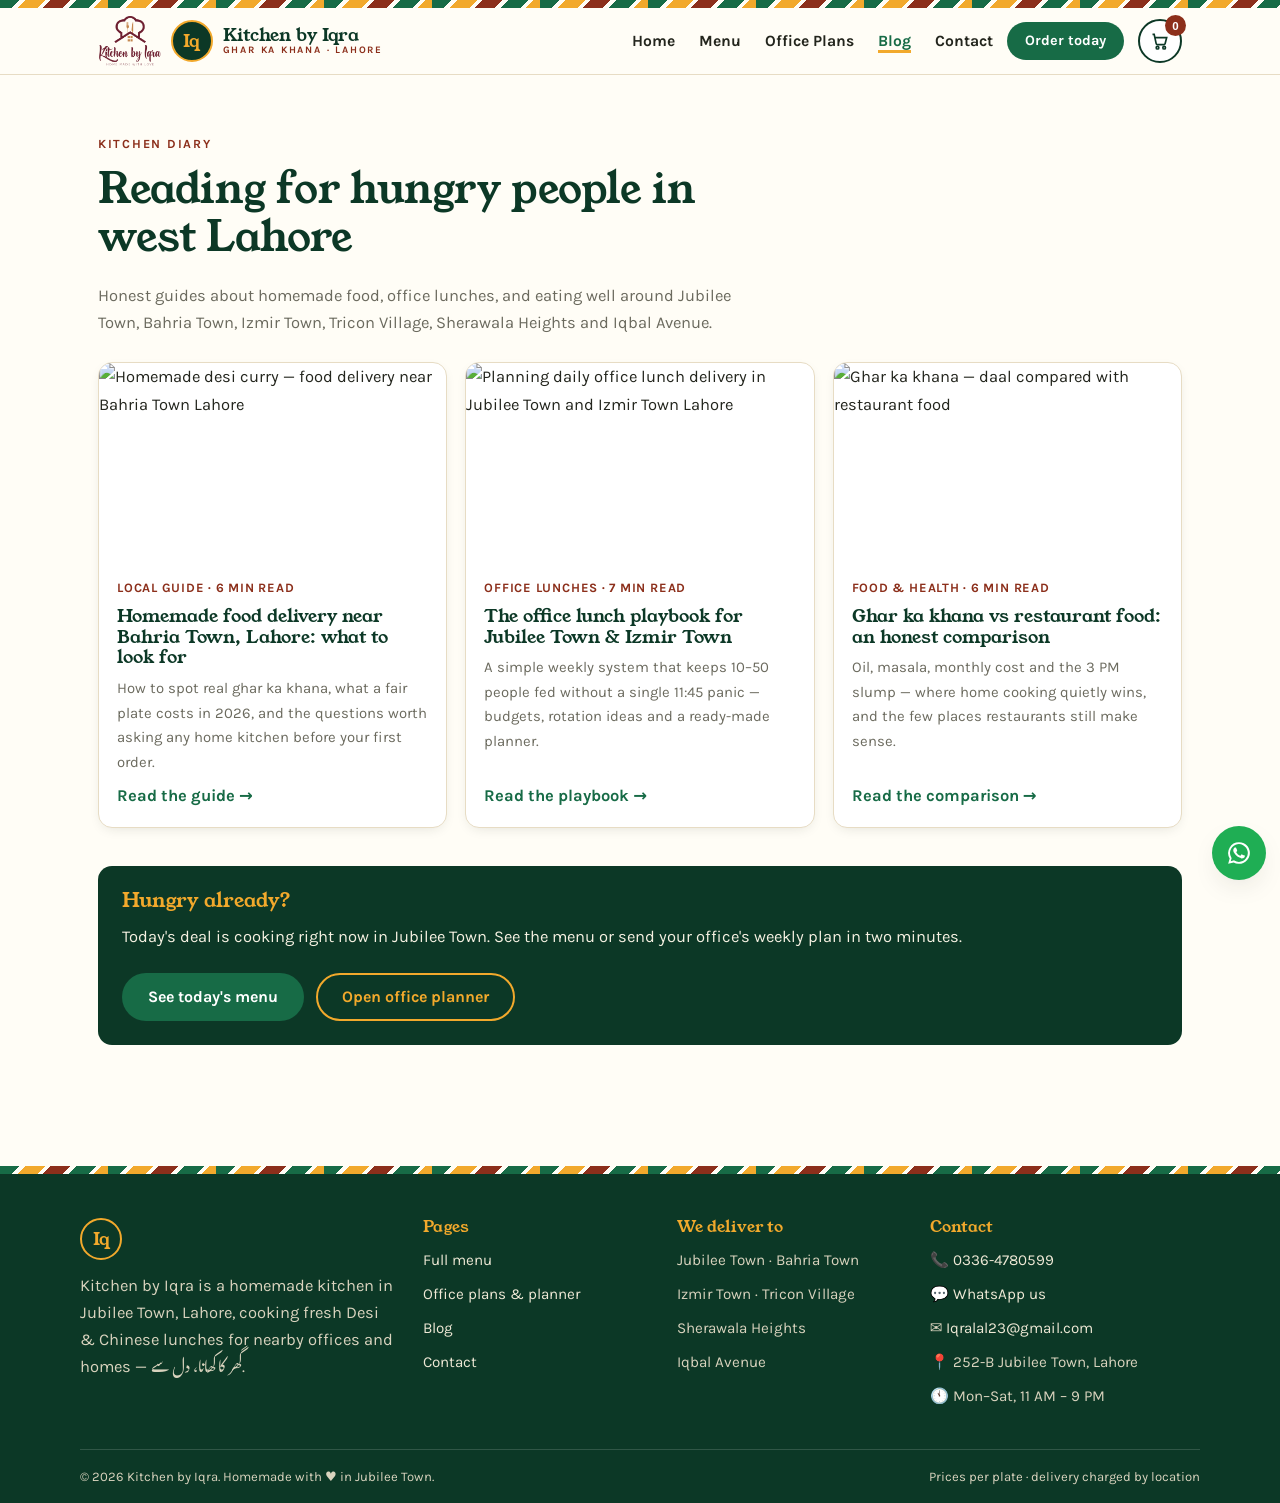
==== blog.html @ 06a0ca39 "Switch image CDN from weserv to Photon (i0.wp.com) weserv refused automated requests, so its deliver" ====
<!DOCTYPE html>
<!-- ============================================================
     KITCHEN BY IQRA — Blog index
     ✏️ Before launch: replace GTM-XXXXXXX and the domain
     https://www.kitchenbyiqra.com (see README.md).
     Add new posts as files inside the /blog folder and link
     them here (copy an existing post as a template).
     ============================================================ -->
<html lang="en">
<head>
  <meta charset="UTF-8">
  <meta name="viewport" content="width=device-width, initial-scale=1.0">

  <title>Blog — Homemade Food, Office Lunch Ideas &amp; Local Guides for West Lahore | Kitchen by Iqra</title>
  <meta name="description" content="Guides on homemade food delivery near Bahria Town, office lunch planning in Jubilee Town & Izmir Town, and why ghar ka khana beats restaurant food — from a real home kitchen in Lahore.">
  <link rel="canonical" href="https://www.kitchenbyiqra.com/blog">

  <meta name="geo.region" content="PK-PB">
  <meta name="geo.placename" content="Jubilee Town, Lahore">

  <meta property="og:type" content="website">
  <meta property="og:title" content="Kitchen by Iqra — Blog">
  <meta property="og:description" content="Homemade food guides for west Lahore: Bahria Town, Jubilee Town, Izmir Town and around.">
  <meta property="og:url" content="https://www.kitchenbyiqra.com/blog">
  <meta property="og:image" content="https://images.unsplash.com/photo-1547592180-85f173990554?auto=format&fit=crop&w=1200&q=70">
  <meta name="twitter:card" content="summary_large_image">

  <!-- Phone home-screen icon (uses your real logo once images/logo.png exists) -->
  <link rel="apple-touch-icon" href="images/logo.png">
  <!-- Brand favicon: chef-hat + utensils + roof, matching the Kitchen by Iqra logo -->
  <link rel="icon" href="data:image/svg+xml,<svg xmlns='http://www.w3.org/2000/svg' viewBox='0 0 100 100'><rect width='100' height='100' rx='20' fill='%23fdfbf4'/><g fill='%237a1f2b'><circle cx='38' cy='31' r='13'/><circle cx='62' cy='31' r='13'/><circle cx='50' cy='25' r='15'/><rect x='33' y='35' width='34' height='17' rx='3'/></g><g fill='%23c8924a'><rect x='43.5' y='27' width='2.6' height='19' rx='1'/><rect x='42' y='25' width='1.6' height='8'/><rect x='45.2' y='25' width='1.6' height='8'/><rect x='54' y='25' width='3.4' height='21' rx='1.5'/></g><path d='M30 55 L50 69 L70 55' fill='none' stroke='%237a1f2b' stroke-width='7' stroke-linecap='round' stroke-linejoin='round'/><rect x='46' y='59' width='8' height='8' rx='1' fill='%23c8924a'/></svg>">

  <link rel="preconnect" href="https://fonts.googleapis.com">
  <link rel="preconnect" href="https://fonts.gstatic.com" crossorigin>
  <link href="https://fonts.googleapis.com/css2?family=Young+Serif&family=Karla:wght@400;700;800&family=Gulzar&display=swap" rel="stylesheet">
  <link rel="stylesheet" href="css/style.css?v=4">

  <!-- Google Tag Manager — ✏️ replace GTM-XXXXXXX -->
  <script>(function(w,d,s,l,i){w[l]=w[l]||[];w[l].push({'gtm.start':
  new Date().getTime(),event:'gtm.js'});var f=d.getElementsByTagName(s)[0],
  j=d.createElement(s),dl=l!='dataLayer'?'&l='+l:'';j.async=true;j.src=
  'https://www.googletagmanager.com/gtm.js?id='+i+dl;f.parentNode.insertBefore(j,f);
  })(window,document,'script','dataLayer','GTM-XXXXXXX');</script>
  <!-- End Google Tag Manager -->

  <script type="application/ld+json">
  {
    "@context": "https://schema.org",
    "@type": "Blog",
    "name": "Kitchen by Iqra — Kitchen Diary",
    "url": "https://www.kitchenbyiqra.com/blog",
    "description": "Homemade food guides for west Lahore from Kitchen by Iqra, a home kitchen in Jubilee Town.",
    "publisher": {"@type":"Organization","name":"Kitchen by Iqra"}
  }
  </script>
</head>
<body>
<!-- Google Tag Manager (noscript) -->
<noscript><iframe src="https://www.googletagmanager.com/ns.html?id=GTM-XXXXXXX"
height="0" width="0" style="display:none;visibility:hidden"></iframe></noscript>
<!-- End Google Tag Manager (noscript) -->

<div class="stripe" aria-hidden="true"></div>

<header class="site-header">
  <div class="container nav">
    <a class="brand" href="index.html">
      <img class="brand-logo" src="images/logo.png" alt="Kitchen by Iqra logo"
           onerror="this.style.display='none';this.nextElementSibling.hidden=false">
      <span class="brand-mark" aria-hidden="true" hidden>Iq</span>
      <span class="brand-name">Kitchen by Iqra<small>Ghar ka khana · Lahore</small></span>
    </a>
    <ul class="nav-links">
      <li><a href="index.html">Home</a></li>
      <li><a href="menu.html">Menu</a></li>
      <li><a href="office-deals.html">Office Plans</a></li>
      <li><a href="blog.html" aria-current="page">Blog</a></li>
      <li><a href="contact.html">Contact</a></li>
    </ul>
    <a class="btn btn--primary btn--sm nav-cta" href="menu.html">Order today</a>
    <button class="cart-btn" data-open-cart aria-label="Open cart">
      <svg width="20" height="20" viewBox="0 0 24 24" fill="none" stroke="currentColor" stroke-width="2"><circle cx="9" cy="20" r="1.6"/><circle cx="17" cy="20" r="1.6"/><path d="M3 4h2l2.4 11.2a1.5 1.5 0 0 0 1.5 1.2h7.7a1.5 1.5 0 0 0 1.5-1.2L20 8H6"/></svg>
      <span class="cart-count">0</span>
    </button>
    <button class="hamburger" aria-label="Open menu">
      <svg width="20" height="20" viewBox="0 0 24 24" fill="none" stroke="currentColor" stroke-width="2.4" stroke-linecap="round"><path d="M4 7h16M4 12h16M4 17h16"/></svg>
    </button>
  </div>
</header>

<!-- Mobile popup menu -->
<div class="mobile-menu" id="mobileMenu">
  <nav class="mobile-menu-panel" aria-label="Mobile">
    <div class="stripe" aria-hidden="true"></div>
    <button class="cart-btn mobile-menu-close" data-close-modal aria-label="Close menu">✕</button>
    <a href="index.html">Home</a>
    <a href="menu.html">Menu</a>
    <a href="office-deals.html">Office Plans</a>
    <a href="blog.html">Blog</a>
    <a href="contact.html">Contact</a>
    <a class="btn btn--primary" style="margin-top:14px" href="menu.html">Order today's lunch</a>
  </nav>
</div>

<main>
  <section class="section">
    <div class="container">
      <div class="section-head">
        <span class="eyebrow">Kitchen diary</span>
        <h1 style="font-size:clamp(1.8rem,5vw,2.6rem)">Reading for hungry people in west Lahore</h1>
        <p class="muted">Honest guides about homemade food, office lunches, and eating well around Jubilee Town, Bahria Town, Izmir Town, Tricon Village, Sherawala Heights and Iqbal Avenue.</p>
      </div>

      <div class="grid grid--3">
        <article class="post-card reveal">
          <img src="https://images.unsplash.com/photo-1585937421612-70a008356fbe?auto=format&fit=crop&w=700&q=70" alt="Homemade desi curry — food delivery near Bahria Town Lahore" loading="lazy" onerror="this.onerror=null;this.src='https://placehold.co/700x394/F7EFDE/8C2F1B?text=Local+Guide'">
          <div class="post-card-body">
            <span class="post-meta">Local guide · 6 min read</span>
            <h3><a href="blog/homemade-food-near-bahria-town-lahore.html">Homemade food delivery near Bahria Town, Lahore: what to look for</a></h3>
            <p>How to spot real ghar ka khana, what a fair plate costs in 2026, and the questions worth asking any home kitchen before your first order.</p>
            <a class="read-more" href="blog/homemade-food-near-bahria-town-lahore.html">Read the guide →</a>
          </div>
        </article>

        <article class="post-card reveal">
          <img src="https://images.unsplash.com/photo-1556910103-1c02745aae4d?auto=format&fit=crop&w=700&q=70" alt="Planning daily office lunch delivery in Jubilee Town and Izmir Town Lahore" loading="lazy" onerror="this.onerror=null;this.src='https://placehold.co/700x394/F7EFDE/176B46?text=Office+Lunches'">
          <div class="post-card-body">
            <span class="post-meta">Office lunches · 7 min read</span>
            <h3><a href="blog/office-lunch-delivery-jubilee-town-izmir-town.html">The office lunch playbook for Jubilee Town &amp; Izmir Town</a></h3>
            <p>A simple weekly system that keeps 10–50 people fed without a single 11:45 panic — budgets, rotation ideas and a ready-made planner.</p>
            <a class="read-more" href="blog/office-lunch-delivery-jubilee-town-izmir-town.html">Read the playbook →</a>
          </div>
        </article>

        <article class="post-card reveal">
          <img src="https://images.unsplash.com/photo-1547592180-85f173990554?auto=format&fit=crop&w=700&q=70" alt="Ghar ka khana — daal compared with restaurant food" loading="lazy" onerror="this.onerror=null;this.src='https://placehold.co/700x394/F7EFDE/F2A92C?text=Food+%26+Health'">
          <div class="post-card-body">
            <span class="post-meta">Food &amp; health · 6 min read</span>
            <h3><a href="blog/ghar-ka-khana-vs-restaurant-food.html">Ghar ka khana vs restaurant food: an honest comparison</a></h3>
            <p>Oil, masala, monthly cost and the 3 PM slump — where home cooking quietly wins, and the few places restaurants still make sense.</p>
            <a class="read-more" href="blog/ghar-ka-khana-vs-restaurant-food.html">Read the comparison →</a>
          </div>
        </article>
      </div>

      <div class="post-cta" style="margin-top:38px">
        <h3>Hungry already?</h3>
        <p>Today's deal is cooking right now in Jubilee Town. See the menu or send your office's weekly plan in two minutes.</p>
        <a class="btn btn--primary" href="menu.html">See today's menu</a>
        <a class="btn btn--ghost" style="border-color:#F2A92C;color:#F2A92C;margin-left:8px" href="office-deals.html">Open office planner</a>
      </div>
    </div>
  </section>
</main>

<footer class="site-footer">
  <div class="stripe" aria-hidden="true"></div>
  <div class="container footer-grid">
    <div class="footer-brand">
      <span class="brand-mark" aria-hidden="true">Iq</span>
      <p>Kitchen by Iqra is a homemade kitchen in Jubilee Town, Lahore, cooking fresh Desi &amp; Chinese lunches for nearby offices and homes — <span class="urdu">گھر کا کھانا، دل سے</span>.</p>
    </div>
    <div>
      <h4>Pages</h4>
      <ul>
        <li><a href="menu.html">Full menu</a></li>
        <li><a href="office-deals.html">Office plans &amp; planner</a></li>
        <li><a href="blog.html">Blog</a></li>
        <li><a href="contact.html">Contact</a></li>
      </ul>
    </div>
    <div>
      <h4>We deliver to</h4>
      <ul>
        <li>Jubilee Town · Bahria Town</li>
        <li>Izmir Town · Tricon Village</li>
        <li>Sherawala Heights</li>
        <li>Iqbal Avenue</li>
      </ul>
    </div>
    <div>
      <h4>Contact</h4>
      <ul>
        <li>📞 <a href="tel:+923364780599">0336-4780599</a></li>
        <li>💬 <a href="https://wa.me/923364780599" rel="noopener" target="_blank">WhatsApp us</a></li>
        <li>✉️ <a href="mailto:Iqralal23@gmail.com">Iqralal23@gmail.com</a></li>
        <li>📍 252-B Jubilee Town, Lahore</li>
        <li>🕚 Mon–Sat, 11 AM – 9 PM</li>
      </ul>
    </div>
  </div>
  <div class="container footer-bottom">
    <span>© <span data-year></span> Kitchen by Iqra. Homemade with ♥ in Jubilee Town.</span>
    <span>Prices per plate · delivery charged by location</span>
  </div>
</footer>

<script src="js/menu-data.js?v=4"></script>
<script src="js/main.js?v=4"></script>
</body>
</html>
---- css/style.css ----
/* ============================================================
   KITCHEN BY IQRA — ghar ka khana, Jubilee Town, Lahore
   Design tokens & global stylesheet (mobile-first)
   Palette: rice-white base, coriander green, marigold,
   dried-chili maroon. Signature: the "dastarkhwan stripe".
   ============================================================ */

:root{
  --chawal:#FFFDF6;        /* rice white — page background */
  --atta:#F7EFDE;          /* wheat — alt sections, soft cards */
  --patta:#176B46;         /* coriander green — primary actions */
  --patta-dark:#0F5536;
  --gehra:#0C3826;         /* deep green — footer, strong headings */
  --masala:#8C2F1B;        /* dried-chili maroon — prices, deal */
  --genda:#F2A92C;         /* marigold — highlights, stars */
  --ink:#23251D;
  --muted:#6B6A5E;
  --line:#E7DCC4;
  --white:#FFFFFF;
  --wa:#1FAE54;            /* WhatsApp action green */

  --ff-display:"Young Serif", Georgia, serif;
  --ff-body:"Karla", "Segoe UI", system-ui, sans-serif;
  --ff-urdu:"Gulzar","Noto Nastaliq Urdu",serif;

  --radius:14px;
  --radius-sm:9px;
  --shadow:0 10px 30px -12px rgba(35,37,29,.22);
  --shadow-soft:0 4px 14px -6px rgba(35,37,29,.18);
  --maxw:1120px;

  /* The dastarkhwan stripe — woven tablecloth edge, used at seams */
  --stripe:repeating-linear-gradient(135deg,
      #176B46 0 14px, #FFFDF6 14px 18px,
      #F2A92C 18px 32px, #FFFDF6 32px 36px,
      #8C2F1B 36px 50px, #FFFDF6 50px 54px);
}

*,*::before,*::after{box-sizing:border-box}
html{scroll-behavior:smooth}
body{
  margin:0;
  font-family:var(--ff-body);
  font-size:16.5px;
  line-height:1.65;
  color:var(--ink);
  background:var(--chawal);
  -webkit-font-smoothing:antialiased;
}
img{max-width:100%;display:block}
a{color:var(--patta)}
a:hover{color:var(--patta-dark)}
h1,h2,h3,h4{font-family:var(--ff-display);font-weight:400;line-height:1.16;color:var(--gehra);margin:0 0 .5em}
h1{font-size:clamp(2rem,6.5vw,3.3rem);letter-spacing:-.01em}
h2{font-size:clamp(1.5rem,4.5vw,2.2rem)}
h3{font-size:1.22rem}
p{margin:.4em 0 1em}
.urdu{font-family:var(--ff-urdu);direction:rtl;unicode-bidi:isolate}
.muted{color:var(--muted)}
.container{max-width:var(--maxw);margin:0 auto;padding:0 18px}
.section{padding:54px 0}
.section--atta{background:var(--atta)}
.section-head{max-width:640px;margin-bottom:26px}
.eyebrow{
  display:inline-block;font-size:.78rem;font-weight:700;letter-spacing:.14em;
  text-transform:uppercase;color:var(--masala);margin-bottom:10px;
}
.stripe{height:8px;background:var(--stripe);background-size:108px 108px}
.stripe--thin{height:5px}

:focus-visible{outline:3px solid var(--genda);outline-offset:2px;border-radius:4px}

/* ---------- Buttons ---------- */
.btn{
  display:inline-flex;align-items:center;justify-content:center;gap:.55em;
  font-family:var(--ff-body);font-weight:700;font-size:1rem;
  padding:.8em 1.5em;border-radius:999px;border:2px solid transparent;
  cursor:pointer;text-decoration:none;line-height:1.2;
  transition:transform .12s ease,background .15s ease,color .15s ease,border-color .15s ease;
}
.btn:active{transform:scale(.97)}
.btn--primary{background:var(--patta);color:#fff}
.btn--primary:hover{background:var(--patta-dark);color:#fff}
.btn--ghost{background:transparent;color:var(--gehra);border-color:var(--gehra)}
.btn--ghost:hover{background:var(--gehra);color:#fff}
.btn--wa{background:var(--wa);color:#fff}
.btn--wa:hover{background:#188F45;color:#fff}
.btn--masala{background:var(--masala);color:#fff}
.btn--masala:hover{background:#702313;color:#fff}
.btn--sm{font-size:.9rem;padding:.55em 1.1em}
.btn--block{width:100%}
.btn svg{flex:0 0 auto}

/* ---------- Header / nav ---------- */
.site-header{
  position:sticky;top:0;z-index:60;background:rgba(255,253,246,.94);
  backdrop-filter:blur(8px);border-bottom:1px solid var(--line);
}
.nav{display:flex;align-items:center;gap:14px;min-height:66px}
.brand{display:flex;align-items:center;gap:10px;text-decoration:none;margin-right:auto}
.brand-mark{
  width:42px;height:42px;border-radius:50%;background:var(--gehra);color:var(--genda);
  display:grid;place-items:center;font-family:var(--ff-display);font-size:1.15rem;
  border:2px solid var(--genda);
}
.brand-logo{height:50px;width:auto;max-width:190px;object-fit:contain;display:block}
.brand-name{font-family:var(--ff-display);color:var(--gehra);font-size:1.12rem;line-height:1.05}
.brand-name small{display:block;font-family:var(--ff-body);font-weight:700;font-size:.62rem;
  letter-spacing:.18em;text-transform:uppercase;color:var(--masala)}
.nav-links{display:none;align-items:center;gap:24px;list-style:none;margin:0;padding:0}
.nav-links a{font-weight:700;text-decoration:none;color:var(--ink);font-size:.98rem}
.nav-links a:hover,.nav-links a[aria-current="page"]{color:var(--patta)}
.nav-links a[aria-current="page"]{border-bottom:3px solid var(--genda)}
.nav-cta{display:none}
.cart-btn{
  position:relative;display:grid;place-items:center;width:44px;height:44px;border-radius:50%;
  border:2px solid var(--gehra);background:#fff;cursor:pointer;color:var(--gehra);
}
.cart-btn:hover{background:var(--atta)}
.cart-count{
  position:absolute;top:-6px;right:-6px;min-width:21px;height:21px;border-radius:999px;
  background:var(--masala);color:#fff;font-size:.72rem;font-weight:700;
  display:grid;place-items:center;padding:0 5px;
}
.hamburger{
  display:grid;place-items:center;width:44px;height:44px;border-radius:50%;
  border:2px solid var(--gehra);background:#fff;cursor:pointer;color:var(--gehra);
}
@media(min-width:880px){
  .nav-links{display:flex}
  .nav-cta{display:inline-flex}
  .hamburger{display:none}
}

/* Mobile popup menu */
.mobile-menu{
  position:fixed;inset:0;z-index:90;background:rgba(12,56,38,.45);
  opacity:0;pointer-events:none;transition:opacity .2s ease;
}
.mobile-menu.open{opacity:1;pointer-events:auto}
.mobile-menu-panel{
  position:absolute;top:0;right:0;height:100%;width:min(330px,86vw);
  background:var(--chawal);box-shadow:var(--shadow);padding:20px;
  transform:translateX(100%);transition:transform .25s ease;
  display:flex;flex-direction:column;gap:6px;overflow-y:auto;
}
.mobile-menu.open .mobile-menu-panel{transform:none}
.mobile-menu-panel .stripe{margin:-20px -20px 14px;border-radius:0}
.mobile-menu-panel a{
  display:block;padding:13px 10px;font-weight:700;font-size:1.08rem;
  text-decoration:none;color:var(--ink);border-bottom:1px dashed var(--line);
}
.mobile-menu-panel a:hover{color:var(--patta)}
.mobile-menu-close{align-self:flex-end;margin-bottom:6px}

/* ---------- Hero ---------- */
.hero{position:relative;overflow:hidden;background:
  radial-gradient(620px 320px at 92% -10%,rgba(242,169,44,.18),transparent 60%),var(--chawal)}
.hero-grid{display:grid;gap:34px;padding:46px 0 56px;align-items:center}
.hero-urdu{
  font-family:var(--ff-urdu);font-size:clamp(1.5rem,5vw,2.2rem);color:var(--masala);
  display:block;margin-bottom:10px;
}
.hero p.lede{font-size:1.12rem;max-width:34em}
.hero-ctas{display:flex;flex-wrap:wrap;gap:12px;margin:20px 0 18px}
.hero-points{list-style:none;display:flex;flex-wrap:wrap;gap:8px 18px;margin:0;padding:0;font-size:.93rem;font-weight:700;color:var(--gehra)}
.hero-points li::before{content:"✺ ";color:var(--genda)}
/* the thali — plate on a dastarkhwan placemat */
.thali{position:relative;justify-self:center;width:min(420px,88vw)}
.thali-mat{
  position:absolute;inset:auto -6% 6% -6%;height:58%;border-radius:18px;
  background:var(--stripe);background-size:108px 108px;opacity:.92;
  transform:rotate(-1.4deg);box-shadow:var(--shadow);
}
.thali-plate{
  position:relative;width:100%;aspect-ratio:1;border-radius:50%;overflow:hidden;
  border:10px solid #fff;outline:3px solid var(--genda);box-shadow:var(--shadow);
  background:var(--atta);
}
.thali-plate img{width:100%;height:100%;object-fit:cover}
/* Cross-fading hero plate: each image shows ~3s then fades to the next */
.thali-rotator{position:relative}
.thali-rotator img{position:absolute;inset:0;opacity:0;animation:thaliFade 12s infinite}
.thali-rotator img:nth-child(1){animation-delay:0s}
.thali-rotator img:nth-child(2){animation-delay:3s}
.thali-rotator img:nth-child(3){animation-delay:6s}
.thali-rotator img:nth-child(4){animation-delay:9s}
@keyframes thaliFade{
  0%{opacity:0}
  4%{opacity:1}
  25%{opacity:1}
  29%{opacity:0}
  100%{opacity:0}
}
@media(prefers-reduced-motion:reduce){
  .thali-rotator img{animation:none;opacity:0}
  .thali-rotator img:nth-child(1){opacity:1}
}
.thali-steam{position:absolute;top:-26px;left:50%;width:120px;height:70px;transform:translateX(-50%);pointer-events:none}
.thali-steam span{
  position:absolute;bottom:0;width:14px;height:54px;border-radius:50%;
  background:radial-gradient(closest-side,rgba(255,255,255,.95),rgba(255,255,255,0));
  filter:blur(4px);opacity:0;animation:steam 3.4s ease-in-out infinite;
}
.thali-steam span:nth-child(1){left:28px}
.thali-steam span:nth-child(2){left:54px;animation-delay:1.1s}
.thali-steam span:nth-child(3){left:80px;animation-delay:2.2s}
@keyframes steam{
  0%{transform:translateY(14px) scaleX(1);opacity:0}
  30%{opacity:.85}
  100%{transform:translateY(-44px) scaleX(1.7);opacity:0}
}
.thali-chip{
  position:absolute;background:#fff;border:2px solid var(--gehra);border-radius:999px;
  font-size:.82rem;font-weight:700;padding:.45em .95em;box-shadow:var(--shadow-soft);white-space:nowrap;
}
.thali-chip--a{top:8%;left:-4%}
.thali-chip--b{bottom:16%;right:-5%;background:var(--genda);border-color:var(--genda);color:var(--gehra)}
@media(min-width:880px){
  .hero-grid{grid-template-columns:1.08fr .92fr;padding:64px 0 72px}
}

/* ---------- Deal of the day ---------- */
.deal-card{
  display:grid;gap:0;background:#fff;border-radius:var(--radius);overflow:hidden;
  box-shadow:var(--shadow);border:1px solid var(--line);
}
.deal-media{position:relative;min-height:210px}
.deal-media img{position:absolute;inset:0;width:100%;height:100%;object-fit:cover}
.deal-ribbon{
  position:absolute;top:14px;left:-8px;background:var(--masala);color:#fff;font-weight:700;
  font-size:.82rem;letter-spacing:.08em;text-transform:uppercase;padding:.45em 1em .45em 1.2em;
  border-radius:0 999px 999px 0;box-shadow:var(--shadow-soft);
}
.deal-body{padding:22px;display:flex;flex-direction:column;gap:8px}
.deal-body .stripe{border-radius:4px;margin-bottom:6px}
.deal-day{font-weight:700;color:var(--patta);font-size:.9rem;letter-spacing:.1em;text-transform:uppercase}
.deal-price{font-family:var(--ff-display);font-size:1.9rem;color:var(--masala)}
.deal-price s{color:var(--muted);font-size:1.05rem;font-family:var(--ff-body);margin-left:.4em}
.deal-actions{display:flex;flex-wrap:wrap;gap:10px;margin-top:6px}
@media(min-width:760px){.deal-card{grid-template-columns:1fr 1.1fr}.deal-media{min-height:100%}}

/* ---------- Generic cards / grids ---------- */
.grid{display:grid;gap:18px}
.grid--3{grid-template-columns:1fr}
.grid--4{grid-template-columns:1fr 1fr}
@media(min-width:680px){.grid--3{grid-template-columns:repeat(3,1fr)}}
@media(min-width:880px){.grid--4{grid-template-columns:repeat(4,1fr)}}
.why-card{background:#fff;border:1px solid var(--line);border-radius:var(--radius);padding:22px;box-shadow:var(--shadow-soft)}
.why-card .why-ico{
  width:50px;height:50px;border-radius:14px;background:var(--atta);display:grid;place-items:center;
  font-size:1.4rem;margin-bottom:12px;border:1px solid var(--line);
}
.why-card h3{margin-bottom:.3em}
.why-card p{margin:0;color:var(--muted);font-size:.97rem}

/* ---------- Dish cards ---------- */
.dish-card{
  background:#fff;border:1px solid var(--line);border-radius:var(--radius);overflow:hidden;
  display:flex;flex-direction:column;box-shadow:var(--shadow-soft);
  transition:transform .15s ease,box-shadow .15s ease;
}
.dish-card:hover{transform:translateY(-3px);box-shadow:var(--shadow)}
.dish-media{position:relative;aspect-ratio:4/3;background:var(--atta);cursor:pointer;border:0;padding:0;width:100%}
.dish-media img{width:100%;height:100%;object-fit:cover;position:absolute;inset:0}
.dish-tag{
  position:absolute;top:10px;left:10px;background:rgba(12,56,38,.88);color:#fff;
  font-size:.72rem;font-weight:700;letter-spacing:.06em;padding:.3em .8em;border-radius:999px;
}
.dish-tag--veg{background:var(--patta)}
.dish-body{padding:14px 16px 16px;display:flex;flex-direction:column;gap:6px;flex:1}
.dish-name{display:flex;justify-content:space-between;gap:10px;align-items:baseline}
.dish-name h3{font-size:1.06rem;margin:0}
.dish-urdu{font-family:var(--ff-urdu);color:var(--muted);font-size:1rem;white-space:nowrap}
.dish-desc{font-size:.9rem;color:var(--muted);margin:0;flex:1}
.dish-foot{display:flex;align-items:center;justify-content:space-between;gap:10px;margin-top:8px}
.price-tag{
  position:relative;background:var(--masala);color:#fff;font-weight:700;font-size:.95rem;
  padding:.34em .8em .34em 1em;border-radius:6px 999px 999px 6px;
}
.price-tag::before{
  content:"";position:absolute;left:-7px;top:50%;transform:translateY(-50%);
  border:7px solid transparent;border-right-color:var(--masala);border-left:0;
}
.price-tag small{font-weight:400;opacity:.85;font-size:.74rem}
.add-btn{
  display:inline-flex;align-items:center;gap:.4em;background:var(--patta);color:#fff;border:0;
  font-weight:700;font-size:.92rem;padding:.55em 1.05em;border-radius:999px;cursor:pointer;
  transition:background .15s ease,transform .12s ease;
}
.add-btn:hover{background:var(--patta-dark)}
.add-btn:active{transform:scale(.95)}

/* category chips (menu page) */
.chips{
  display:flex;gap:9px;overflow-x:auto;padding:8px 2px 14px;scrollbar-width:none;
  position:sticky;top:66px;background:var(--chawal);z-index:40;
}
.chips::-webkit-scrollbar{display:none}
.chip{
  flex:0 0 auto;border:2px solid var(--gehra);background:#fff;color:var(--gehra);
  font-weight:700;font-size:.9rem;padding:.5em 1.1em;border-radius:999px;cursor:pointer;
}
.chip.active{background:var(--gehra);color:var(--genda)}
.menu-search{
  width:100%;padding:.85em 1.1em;border-radius:999px;border:2px solid var(--line);
  font:inherit;background:#fff;margin-bottom:6px;
}
.menu-cat-title{display:flex;align-items:center;gap:14px;margin:34px 0 16px}
.menu-cat-title h2{margin:0;font-size:1.45rem}
.menu-cat-title::after{content:"";flex:1;height:5px;background:var(--stripe);background-size:108px 108px;border-radius:4px;opacity:.85}

/* ---------- Quick-view modal & checkout modal ---------- */
.modal{
  position:fixed;inset:0;z-index:100;display:grid;place-items:center;padding:16px;
  background:rgba(12,56,38,.5);opacity:0;pointer-events:none;transition:opacity .18s ease;
}
.modal.open{opacity:1;pointer-events:auto}
.modal-card{
  width:min(560px,100%);max-height:88vh;overflow-y:auto;background:var(--chawal);
  border-radius:var(--radius);box-shadow:var(--shadow);
  transform:translateY(14px);transition:transform .18s ease;
}
.modal.open .modal-card{transform:none}
.modal-media{aspect-ratio:16/9;background:var(--atta)}
.modal-media img{width:100%;height:100%;object-fit:cover}
.modal-body{padding:20px 22px 24px}
.modal-close{
  position:absolute;top:14px;right:14px;width:42px;height:42px;border-radius:50%;border:0;
  background:#fff;color:var(--gehra);font-size:1.2rem;cursor:pointer;box-shadow:var(--shadow-soft);z-index:2;
}
.qty-row{display:flex;align-items:center;gap:14px;margin:14px 0}
.qty{display:inline-flex;align-items:center;border:2px solid var(--gehra);border-radius:999px;overflow:hidden}
.qty button{width:40px;height:40px;border:0;background:#fff;font-size:1.2rem;font-weight:700;cursor:pointer;color:var(--gehra)}
.qty button:hover{background:var(--atta)}
.qty span{min-width:38px;text-align:center;font-weight:700}

/* ---------- Cart drawer ---------- */
.drawer{
  position:fixed;inset:0;z-index:95;background:rgba(12,56,38,.45);
  opacity:0;pointer-events:none;transition:opacity .2s ease;
}
.drawer.open{opacity:1;pointer-events:auto}
.drawer-panel{
  position:absolute;top:0;right:0;height:100%;width:min(420px,94vw);background:var(--chawal);
  display:flex;flex-direction:column;transform:translateX(100%);transition:transform .25s ease;
  box-shadow:var(--shadow);
}
.drawer.open .drawer-panel{transform:none}
.drawer-head{display:flex;align-items:center;justify-content:space-between;padding:16px 18px;border-bottom:1px solid var(--line)}
.drawer-head h3{margin:0}
.drawer-items{flex:1;overflow-y:auto;padding:10px 18px}
.cart-empty{text-align:center;color:var(--muted);padding:46px 10px}
.cart-empty .big{font-size:2.6rem;display:block;margin-bottom:8px}
.cart-line{display:flex;gap:12px;padding:12px 0;border-bottom:1px dashed var(--line)}
.cart-line img{width:62px;height:62px;border-radius:10px;object-fit:cover;flex:0 0 auto}
.cart-line-info{flex:1;min-width:0}
.cart-line-info strong{display:block;font-size:.96rem}
.cart-line-info .muted{font-size:.83rem}
.cart-line-qty{display:flex;align-items:center;gap:8px;margin-top:6px}
.cart-line-qty button{
  width:28px;height:28px;border-radius:50%;border:1.6px solid var(--gehra);background:#fff;
  font-weight:700;cursor:pointer;color:var(--gehra);line-height:1;
}
.cart-line-price{font-weight:700;color:var(--masala);white-space:nowrap}
.cart-remove{border:0;background:none;color:var(--muted);font-size:.78rem;cursor:pointer;text-decoration:underline;padding:0;margin-top:4px}
.drawer-foot{border-top:1px solid var(--line);padding:16px 18px;background:#fff}
.cart-total-row{display:flex;justify-content:space-between;font-weight:700;font-size:1.08rem;margin-bottom:4px}
.cart-note{font-size:.8rem;color:var(--muted);margin:0 0 12px}

/* sticky mobile cart bar */
.cart-bar{
  position:fixed;left:12px;right:12px;bottom:12px;z-index:55;display:none;
  background:var(--gehra);color:#fff;border-radius:999px;box-shadow:var(--shadow);
  padding:13px 20px;font-weight:700;cursor:pointer;border:0;font-size:1rem;
  align-items:center;justify-content:space-between;gap:12px;width:auto;
}
.cart-bar .cart-bar-total{color:var(--genda)}
.cart-bar.show{display:flex}
@media(min-width:880px){.cart-bar.show{display:none}}

/* WhatsApp float */
.wa-float{
  position:fixed;right:14px;bottom:84px;z-index:54;width:54px;height:54px;border-radius:50%;
  background:var(--wa);display:grid;place-items:center;box-shadow:var(--shadow);color:#fff;
}
@media(min-width:880px){.wa-float{bottom:20px}}

/* ---------- Forms ---------- */
.form-grid{display:grid;gap:13px}
.form-grid label{font-weight:700;font-size:.9rem;display:block;margin-bottom:4px;color:var(--gehra)}
.form-grid input,.form-grid select,.form-grid textarea{
  width:100%;padding:.78em 1em;border:2px solid var(--line);border-radius:var(--radius-sm);
  font:inherit;background:#fff;
}
.form-grid input:focus,.form-grid select:focus,.form-grid textarea:focus{border-color:var(--patta);outline:none}
.radio-cards{display:grid;grid-template-columns:1fr 1fr;gap:10px}
.radio-card{position:relative}
.radio-card input{position:absolute;opacity:0;inset:0;cursor:pointer}
.radio-card span{
  display:block;border:2px solid var(--line);border-radius:var(--radius-sm);padding:.7em .9em;
  font-weight:700;font-size:.92rem;text-align:center;background:#fff;
}
.radio-card input:checked + span{border-color:var(--patta);background:#EAF4EE;color:var(--patta-dark)}
.bank-box{
  background:#FFF8EA;border:2px dashed var(--genda);border-radius:var(--radius-sm);
  padding:14px 16px;font-size:.92rem;margin-top:6px;
}
.bank-box strong{color:var(--masala)}

/* ---------- Office planner ---------- */
.planner-wrap{display:grid;gap:22px}
@media(min-width:980px){.planner-wrap{grid-template-columns:1.5fr 1fr;align-items:start}}
.day-card{
  background:#fff;border:1px solid var(--line);border-left:7px solid var(--patta);
  border-radius:var(--radius-sm);padding:14px 16px;margin-bottom:12px;
  display:grid;gap:10px;
}
.day-card.is-off{border-left-color:var(--line);opacity:.6}
.day-card-top{display:flex;align-items:center;justify-content:space-between;gap:10px}
.day-name{font-family:var(--ff-display);font-size:1.05rem;color:var(--gehra)}
.day-toggle{display:inline-flex;align-items:center;gap:7px;font-size:.85rem;font-weight:700;color:var(--muted);cursor:pointer}
.day-fields{display:grid;gap:10px}
@media(min-width:560px){.day-fields{grid-template-columns:1.6fr .9fr}}
.day-fields select,.day-fields input{
  width:100%;padding:.65em .8em;border:2px solid var(--line);border-radius:var(--radius-sm);font:inherit;background:#fff;
}
.day-sub{font-size:.88rem;color:var(--muted)}
.day-sub b{color:var(--masala)}
.plan-summary{
  background:var(--gehra);color:#FBF7EC;border-radius:var(--radius);padding:22px;box-shadow:var(--shadow);
  position:sticky;top:84px;
}
.plan-summary h3{color:var(--genda)}
.plan-summary .stripe{border-radius:4px;margin-bottom:14px}
.plan-lines{list-style:none;margin:0 0 12px;padding:0;font-size:.93rem}
.plan-lines li{display:flex;justify-content:space-between;gap:10px;padding:6px 0;border-bottom:1px dashed rgba(255,255,255,.22)}
.plan-total{display:flex;justify-content:space-between;font-weight:700;font-size:1.15rem;margin:10px 0 4px}
.plan-total b{color:var(--genda)}
.plan-summary .muted{color:#CFC9B4;font-size:.8rem}
.plan-summary .form-grid label{color:#F3ECD9}
.perk-list{list-style:none;margin:0;padding:0}
.perk-list li{padding:10px 0 10px 34px;position:relative;border-bottom:1px dashed var(--line)}
.perk-list li::before{content:"✺";position:absolute;left:6px;color:var(--genda);font-size:1.1rem}

/* ---------- Areas ---------- */
.area-chips{display:flex;flex-wrap:wrap;gap:10px;margin:14px 0 4px}
.area-chip{
  background:#fff;border:2px solid var(--patta);color:var(--patta-dark);font-weight:700;
  padding:.5em 1.1em;border-radius:999px;font-size:.92rem;
}
.map-frame{border:0;width:100%;height:320px;border-radius:var(--radius);box-shadow:var(--shadow-soft)}

/* ---------- Testimonials ---------- */
.tcard{background:#fff;border:1px solid var(--line);border-radius:var(--radius);padding:20px;box-shadow:var(--shadow-soft)}
.tcard .stars{color:var(--genda);letter-spacing:.15em;margin-bottom:8px}
.tcard p{font-size:.97rem;margin:0 0 12px}
.tcard footer{font-weight:700;font-size:.88rem;color:var(--gehra)}
.tcard footer span{display:block;font-weight:400;color:var(--muted);font-size:.8rem}

/* ---------- FAQ ---------- */
.faq details{background:#fff;border:1px solid var(--line);border-radius:var(--radius-sm);margin-bottom:10px;overflow:hidden}
.faq summary{padding:15px 18px;font-weight:700;cursor:pointer;list-style:none;display:flex;justify-content:space-between;gap:12px;color:var(--gehra)}
.faq summary::after{content:"+";color:var(--masala);font-size:1.25rem;font-weight:400}
.faq details[open] summary::after{content:"–"}
.faq .faq-a{padding:0 18px 16px;color:var(--muted)}

/* ---------- Blog ---------- */
.post-card{background:#fff;border:1px solid var(--line);border-radius:var(--radius);overflow:hidden;display:flex;flex-direction:column;box-shadow:var(--shadow-soft)}
.post-card img{aspect-ratio:16/9;object-fit:cover;width:100%}
.post-card-body{padding:18px;display:flex;flex-direction:column;gap:8px;flex:1}
.post-card h3{margin:0;font-size:1.12rem}
.post-card h3 a{text-decoration:none;color:var(--gehra)}
.post-card h3 a:hover{color:var(--patta)}
.post-meta{font-size:.8rem;font-weight:700;color:var(--masala);letter-spacing:.06em;text-transform:uppercase}
.post-card p{margin:0;color:var(--muted);font-size:.93rem;flex:1}
.read-more{font-weight:700;text-decoration:none}
.prose{max-width:720px}
.prose h2{margin-top:1.6em}
.prose img{border-radius:var(--radius);box-shadow:var(--shadow-soft);margin:1.4em 0}
.prose blockquote{
  margin:1.4em 0;padding:14px 20px;border-left:6px solid var(--genda);background:var(--atta);
  border-radius:0 var(--radius-sm) var(--radius-sm) 0;font-style:italic;color:var(--gehra);
}
.post-hero{padding:42px 0 8px}
.breadcrumb{font-size:.84rem;color:var(--muted);margin-bottom:14px}
.breadcrumb a{text-decoration:none}
.post-cta{
  background:var(--gehra);color:#F6F1E2;border-radius:var(--radius);padding:24px;margin:2em 0 1em;
}
.post-cta h3{color:var(--genda)}
.post-cta .btn{margin-top:6px}

/* ---------- Footer ---------- */
.site-footer{background:var(--gehra);color:#D9D3BE;margin-top:50px}
.site-footer .stripe{height:8px}
.footer-grid{display:grid;gap:28px;padding:44px 0 30px}
@media(min-width:780px){.footer-grid{grid-template-columns:1.4fr 1fr 1fr 1.2fr}}
.site-footer h4{color:var(--genda);font-size:1.02rem;margin-bottom:.7em}
.site-footer a{color:#EFE9D6;text-decoration:none}
.site-footer a:hover{color:var(--genda)}
.site-footer ul{list-style:none;margin:0;padding:0}
.site-footer li{margin-bottom:9px;font-size:.95rem}
.footer-brand .brand-mark{margin-bottom:12px}
.footer-bottom{border-top:1px solid rgba(255,255,255,.15);padding:16px 0;font-size:.82rem;display:flex;flex-wrap:wrap;gap:8px;justify-content:space-between}

/* ---------- Toast ---------- */
.toast{
  position:fixed;left:50%;bottom:90px;transform:translateX(-50%) translateY(20px);z-index:120;
  background:var(--gehra);color:#fff;font-weight:700;padding:.8em 1.4em;border-radius:999px;
  box-shadow:var(--shadow);opacity:0;pointer-events:none;transition:all .25s ease;font-size:.95rem;
  max-width:92vw;text-align:center;
}
.toast.show{opacity:1;transform:translateX(-50%)}

/* ---------- Reveal on scroll ---------- */
/* Only hide when JS is present (html.js) AND the OS allows motion — so if
   anything fails, content is fully visible by default rather than blank. */
.reveal{opacity:1;transform:none}
html.js .reveal{opacity:0;transform:translateY(16px);transition:opacity .5s ease,transform .5s ease}
html.js .reveal.in{opacity:1;transform:none}

@media (prefers-reduced-motion:reduce){
  *,*::before,*::after{animation:none!important;transition:none!important;scroll-behavior:auto!important}
  .reveal,html.js .reveal{opacity:1;transform:none}
}
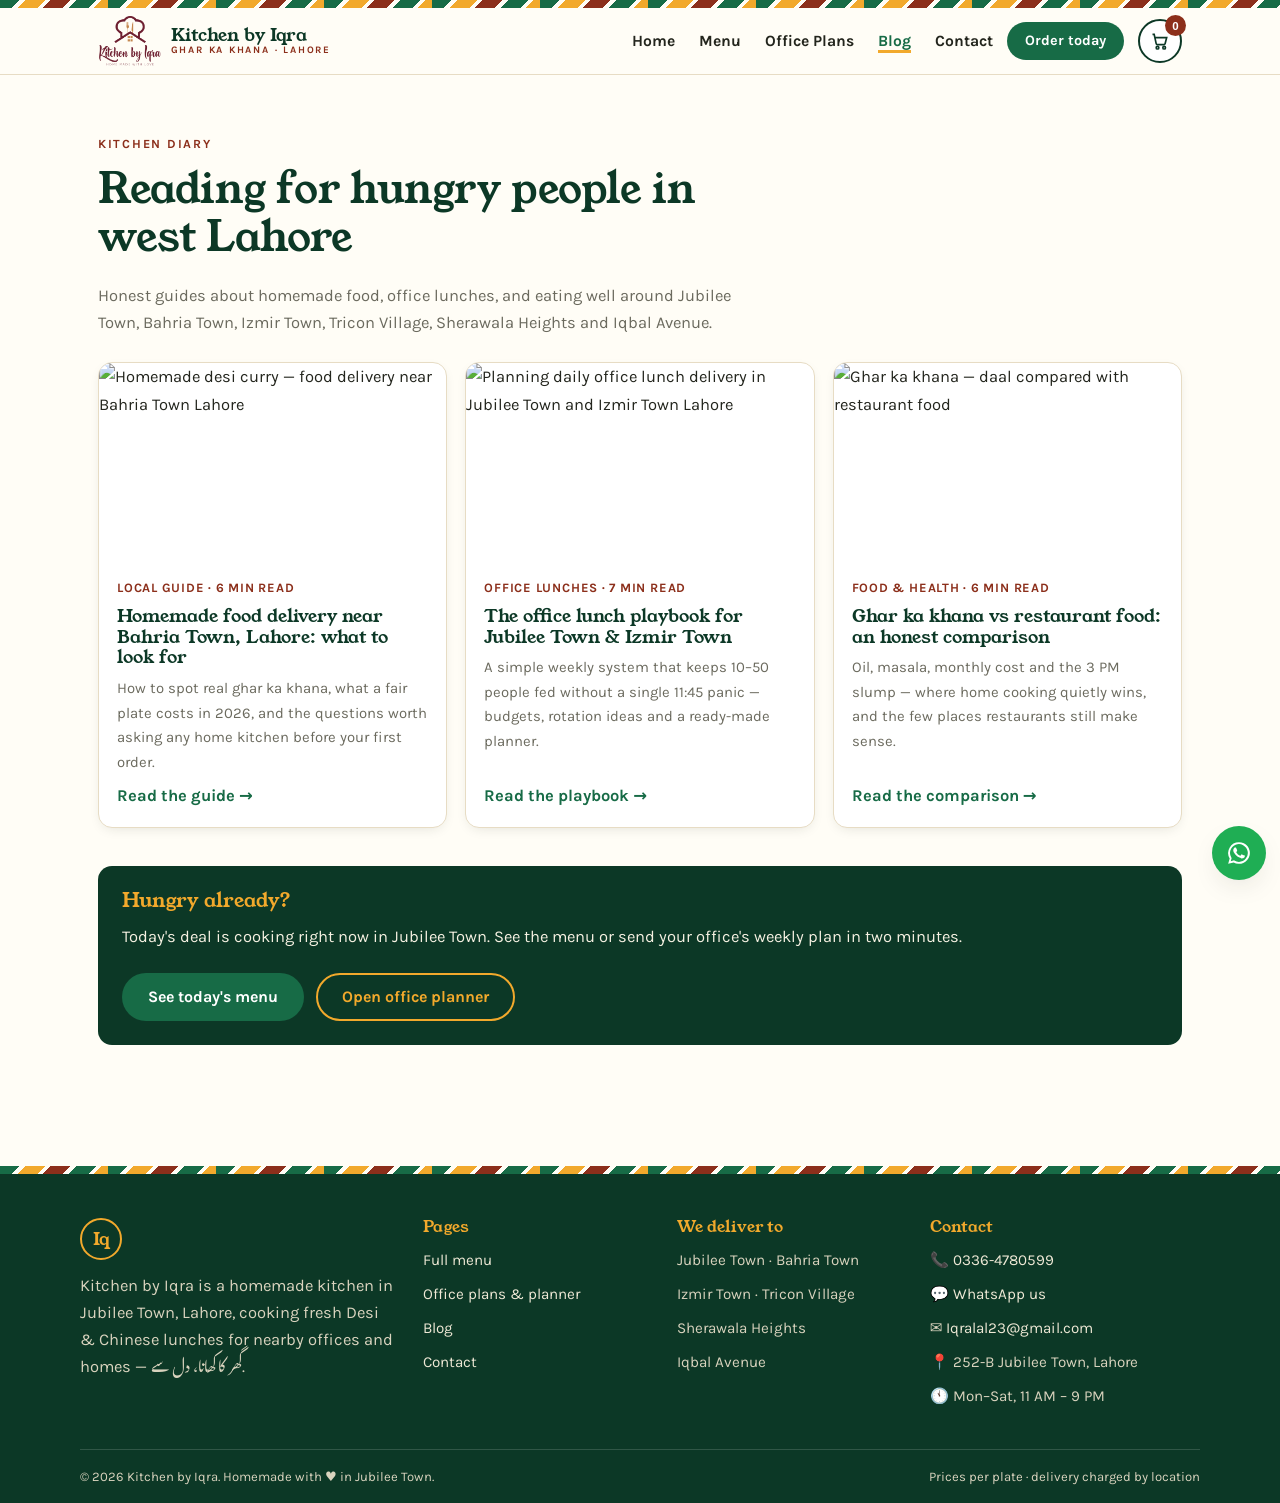
==== commit 4544bc26: "Fix duplicate logo badge + distinct macaroni photos - Header: remove the "Iq" monogram badge from al" ====
--- a/blog.html
+++ b/blog.html
@@ -1,8 +1,8 @@
 <!DOCTYPE html>
 <!-- ============================================================
      KITCHEN BY IQRA — Blog index
-     ✏️ Before launch: replace GTM-XXXXXXX and the domain
-     https://www.kitchenbyiqra.com (see README.md).
+     ✏️ Before launch: replace the domain (GA4 ID is already set)
+     https://kitchen-by-iqra.vercel.app (see README.md).
      Add new posts as files inside the /blog folder and link
      them here (copy an existing post as a template).
      ============================================================ -->
@@ -13,7 +13,7 @@
 
   <title>Blog — Homemade Food, Office Lunch Ideas &amp; Local Guides for West Lahore | Kitchen by Iqra</title>
   <meta name="description" content="Guides on homemade food delivery near Bahria Town, office lunch planning in Jubilee Town & Izmir Town, and why ghar ka khana beats restaurant food — from a real home kitchen in Lahore.">
-  <link rel="canonical" href="https://www.kitchenbyiqra.com/blog">
+  <link rel="canonical" href="https://kitchen-by-iqra.vercel.app/blog">
 
   <meta name="geo.region" content="PK-PB">
   <meta name="geo.placename" content="Jubilee Town, Lahore">
@@ -21,7 +21,7 @@
   <meta property="og:type" content="website">
   <meta property="og:title" content="Kitchen by Iqra — Blog">
   <meta property="og:description" content="Homemade food guides for west Lahore: Bahria Town, Jubilee Town, Izmir Town and around.">
-  <meta property="og:url" content="https://www.kitchenbyiqra.com/blog">
+  <meta property="og:url" content="https://kitchen-by-iqra.vercel.app/blog">
   <meta property="og:image" content="https://images.unsplash.com/photo-1547592180-85f173990554?auto=format&fit=crop&w=1200&q=70">
   <meta name="twitter:card" content="summary_large_image">
 
@@ -33,41 +33,38 @@
   <link rel="preconnect" href="https://fonts.googleapis.com">
   <link rel="preconnect" href="https://fonts.gstatic.com" crossorigin>
   <link href="https://fonts.googleapis.com/css2?family=Young+Serif&family=Karla:wght@400;700;800&family=Gulzar&display=swap" rel="stylesheet">
-  <link rel="stylesheet" href="css/style.css?v=4">
+  <link rel="stylesheet" href="css/style.css?v=8">
 
-  <!-- Google Tag Manager — ✏️ replace GTM-XXXXXXX -->
-  <script>(function(w,d,s,l,i){w[l]=w[l]||[];w[l].push({'gtm.start':
-  new Date().getTime(),event:'gtm.js'});var f=d.getElementsByTagName(s)[0],
-  j=d.createElement(s),dl=l!='dataLayer'?'&l='+l:'';j.async=true;j.src=
-  'https://www.googletagmanager.com/gtm.js?id='+i+dl;f.parentNode.insertBefore(j,f);
-  })(window,document,'script','dataLayer','GTM-XXXXXXX');</script>
-  <!-- End Google Tag Manager -->
+  <!-- Google Analytics 4 — Measurement ID G-DPDFYPX0CD -->
+  <script async src="https://www.googletagmanager.com/gtag/js?id=G-DPDFYPX0CD"></script>
+  <script>
+    window.dataLayer = window.dataLayer || [];
+    function gtag(){dataLayer.push(arguments);}
+    gtag('js', new Date());
+    gtag('config', 'G-DPDFYPX0CD');
+  </script>
+  <!-- End Google Analytics 4 -->
 
   <script type="application/ld+json">
   {
     "@context": "https://schema.org",
     "@type": "Blog",
     "name": "Kitchen by Iqra — Kitchen Diary",
-    "url": "https://www.kitchenbyiqra.com/blog",
+    "url": "https://kitchen-by-iqra.vercel.app/blog",
     "description": "Homemade food guides for west Lahore from Kitchen by Iqra, a home kitchen in Jubilee Town.",
     "publisher": {"@type":"Organization","name":"Kitchen by Iqra"}
   }
   </script>
 </head>
 <body>
-<!-- Google Tag Manager (noscript) -->
-<noscript><iframe src="https://www.googletagmanager.com/ns.html?id=GTM-XXXXXXX"
-height="0" width="0" style="display:none;visibility:hidden"></iframe></noscript>
-<!-- End Google Tag Manager (noscript) -->
+<!-- Analytics loads via Google Analytics 4 in <head>; no body tag needed. -->
 
 <div class="stripe" aria-hidden="true"></div>
 
 <header class="site-header">
   <div class="container nav">
     <a class="brand" href="index.html">
-      <img class="brand-logo" src="images/logo.png" alt="Kitchen by Iqra logo"
-           onerror="this.style.display='none';this.nextElementSibling.hidden=false">
-      <span class="brand-mark" aria-hidden="true" hidden>Iq</span>
+      <img class="brand-logo" src="images/logo.png" alt="Kitchen by Iqra logo">
       <span class="brand-name">Kitchen by Iqra<small>Ghar ka khana · Lahore</small></span>
     </a>
     <ul class="nav-links">
@@ -195,7 +192,7 @@
   </div>
 </footer>
 
-<script src="js/menu-data.js?v=4"></script>
-<script src="js/main.js?v=4"></script>
+<script src="js/menu-data.js?v=8"></script>
+<script src="js/main.js?v=8"></script>
 </body>
 </html>
--- a/css/style.css
+++ b/css/style.css
@@ -196,6 +196,54 @@
   .thali-rotator img{animation:none;opacity:0}
   .thali-rotator img:nth-child(1){opacity:1}
 }
+
+/* ---------- Announcement / promo bar ---------- */
+.topbar{
+  background:var(--gehra);color:#fff;text-align:center;
+  font-weight:700;font-size:.9rem;line-height:1.45;padding:9px 16px;
+}
+.topbar b{color:var(--genda)}
+
+/* ---------- Full-bleed cover hero (background photo + overlaid text) ---------- */
+.hero-cover{
+  position:relative;isolation:isolate;overflow:hidden;background:var(--gehra);
+  min-height:clamp(440px,70vh,660px);display:flex;align-items:center;
+}
+.hero-cover-media{position:absolute;inset:0;z-index:-2}
+.hero-cover-media img{
+  position:absolute;inset:0;width:100%;height:100%;object-fit:cover;
+  opacity:0;animation:thaliFade 12s infinite;
+}
+.hero-cover-media img:nth-child(1){animation-delay:0s}
+.hero-cover-media img:nth-child(2){animation-delay:3s}
+.hero-cover-media img:nth-child(3){animation-delay:6s}
+.hero-cover-media img:nth-child(4){animation-delay:9s}
+.hero-cover::after{
+  content:"";position:absolute;inset:0;z-index:-1;
+  background:linear-gradient(180deg,rgba(11,46,31,.66),rgba(11,46,31,.42) 45%,rgba(11,46,31,.82));
+}
+.hero-cover-inner{color:#fff;text-align:center;max-width:760px;margin-inline:auto;padding:56px 0}
+.hero-cover-inner .eyebrow{color:#ffe7ad}
+.hero-cover-inner .hero-urdu{display:block;color:#fff;margin-bottom:6px}
+.hero-cover-inner h1{
+  color:#fff;font-size:clamp(2rem,6vw,3.3rem);line-height:1.05;margin:.1em 0 .35em;
+  text-shadow:0 2px 22px rgba(0,0,0,.4);
+}
+.hero-cover-inner .lede{
+  color:rgba(255,255,255,.94);max-width:40em;margin:0 auto 4px;
+  text-shadow:0 1px 12px rgba(0,0,0,.35);
+}
+.hero-cover-inner .lede strong{color:#fff}
+.hero-cover-inner .hero-ctas{justify-content:center}
+.hero-cover-inner .hero-points{justify-content:center;color:#fff}
+.hero-cover-inner .hero-points li::before{color:var(--genda)}
+.hero-cover-inner .btn--ghost{color:#fff;border-color:rgba(255,255,255,.75);background:transparent}
+.hero-cover-inner .btn--ghost:hover{background:rgba(255,255,255,.14)}
+@media(prefers-reduced-motion:reduce){
+  .hero-cover-media img{animation:none;opacity:0}
+  .hero-cover-media img:nth-child(1){opacity:1}
+}
+
 .thali-steam{position:absolute;top:-26px;left:50%;width:120px;height:70px;transform:translateX(-50%);pointer-events:none}
 .thali-steam span{
   position:absolute;bottom:0;width:14px;height:54px;border-radius:50%;
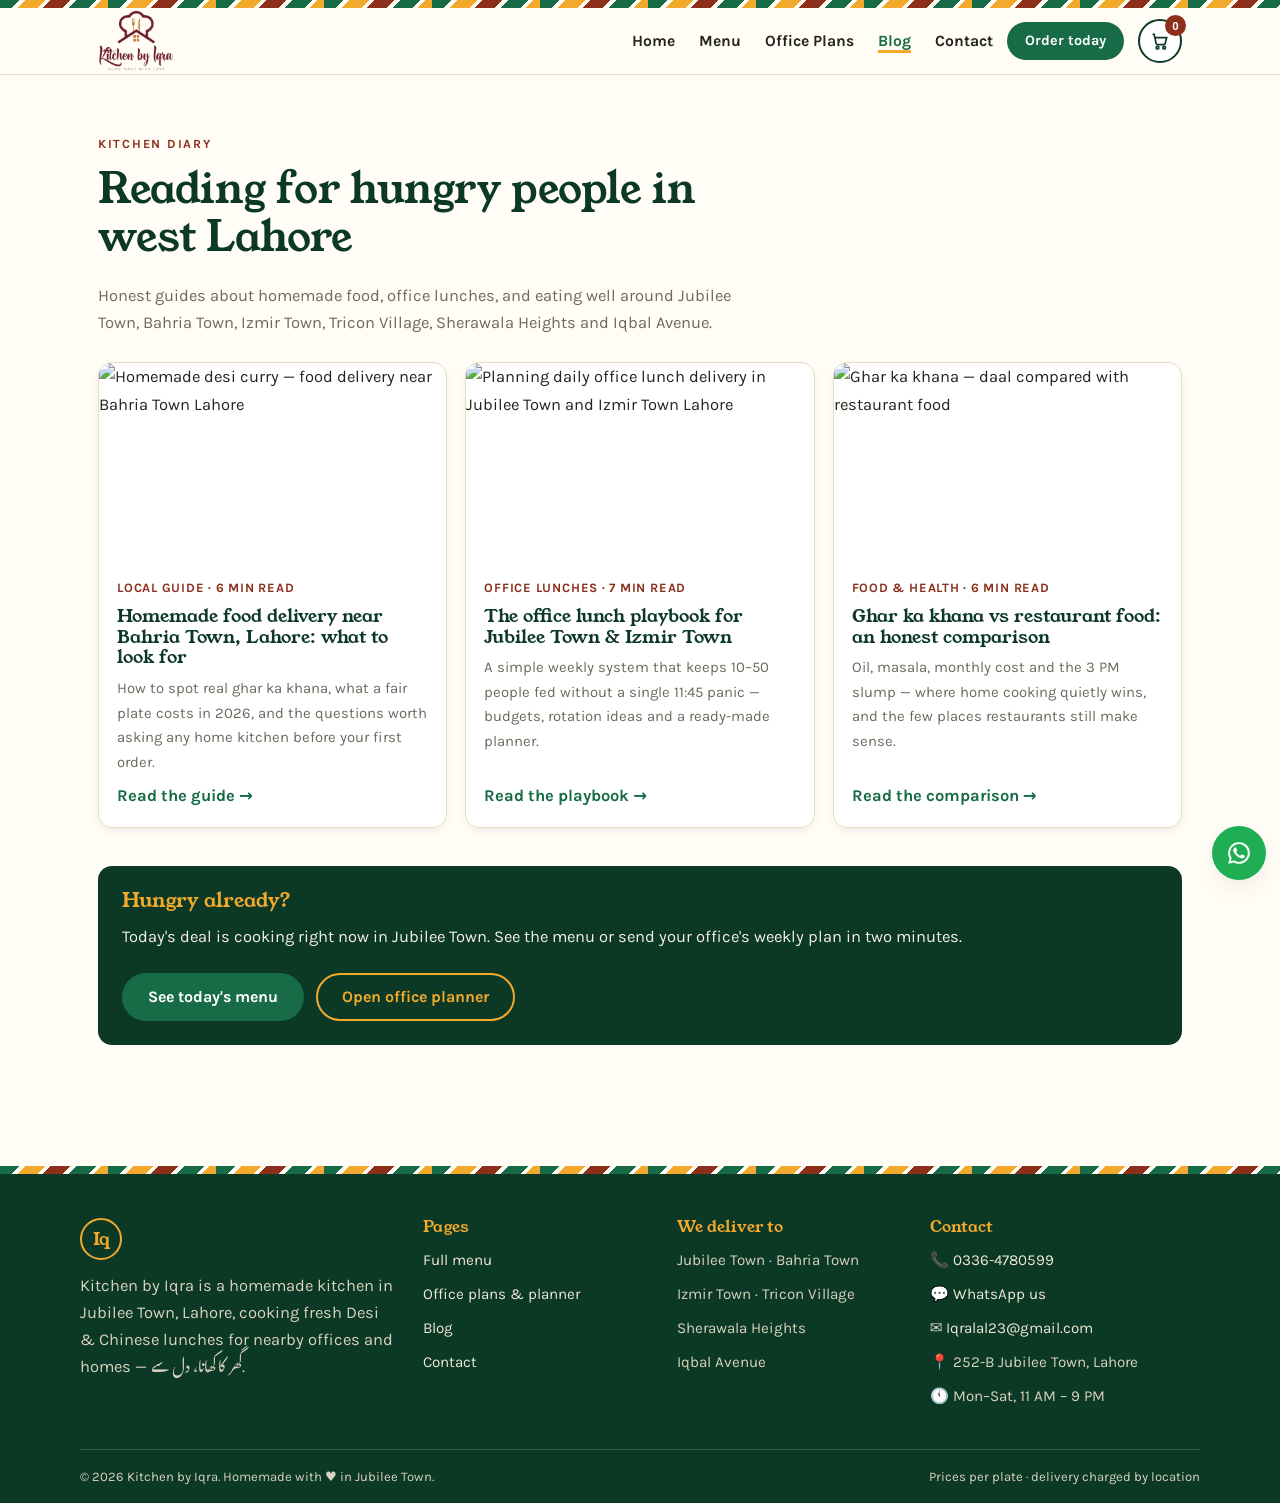
==== commit b2319f56: "Header: show only the logo (remove brand-name text) Drop the "Kitchen by Iqra · Ghar ka khana" text " ====
--- a/blog.html
+++ b/blog.html
@@ -65,7 +65,6 @@
   <div class="container nav">
     <a class="brand" href="index.html">
       <img class="brand-logo" src="images/logo.png" alt="Kitchen by Iqra logo">
-      <span class="brand-name">Kitchen by Iqra<small>Ghar ka khana · Lahore</small></span>
     </a>
     <ul class="nav-links">
       <li><a href="index.html">Home</a></li>
--- a/css/style.css
+++ b/css/style.css
@@ -103,7 +103,7 @@
   display:grid;place-items:center;font-family:var(--ff-display);font-size:1.15rem;
   border:2px solid var(--genda);
 }
-.brand-logo{height:50px;width:auto;max-width:190px;object-fit:contain;display:block}
+.brand-logo{height:60px;width:auto;max-width:200px;object-fit:contain;display:block}
 .brand-name{font-family:var(--ff-display);color:var(--gehra);font-size:1.12rem;line-height:1.05}
 .brand-name small{display:block;font-family:var(--ff-body);font-weight:700;font-size:.62rem;
   letter-spacing:.18em;text-transform:uppercase;color:var(--masala)}
